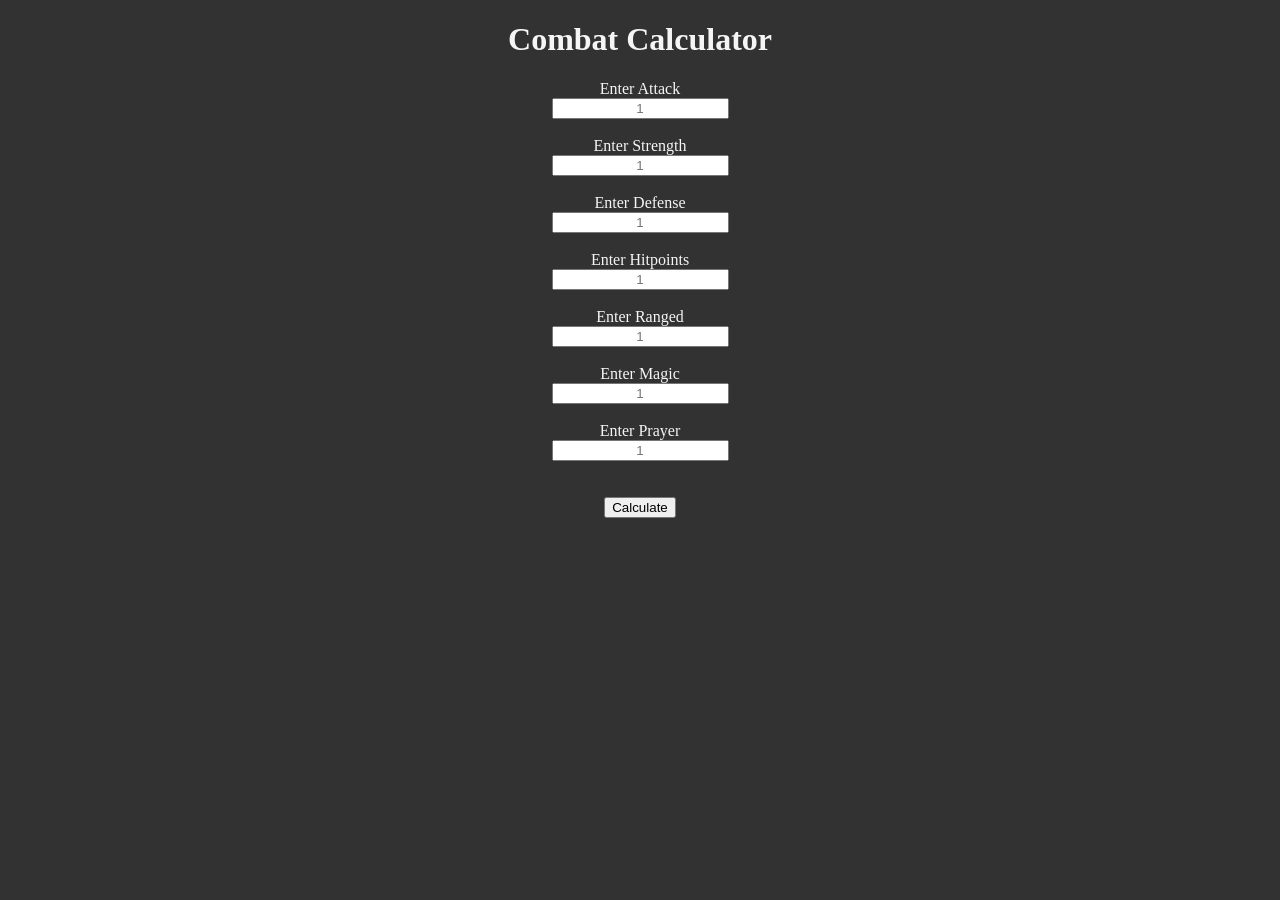
==== index.html @ 97103f4d "Added combat calculator Added in a combat calculator for Melvor Idle" ====
<!DOCTYPE html>
<html lang="en">
<head>
    <meta charset="UTF-8">
    <meta name="viewport" content="width=device-width, initial-scale=1.0">
    <title>Ryan's Page
    </title>
</head>
<style>
    body{background-color:rgb(50,50,50); text-align: center; color: whitesmoke;}
    input{text-align: center;}
</style>
<body>
    <h1>Combat Calculator</h1>

    Enter Attack
    <br><input id="attack" type="text" placeholder="1"><br>
    <br>Enter Strength
    <br><input id="strength" type="text" placeholder="1"><br>
    <br>Enter Defense
    <br><input id="defense" type="text" placeholder="1"><br>
    <br>Enter Hitpoints
    <br><input id="hitpoints" type="text" placeholder="1"><br>
    <br>Enter Ranged
    <br><input id="ranged" type="text" placeholder="1"><br>
    <br>Enter Magic
    <br><input id="magic" type="text" placeholder="1"><br>
    <br>Enter Prayer
    <br><input id="prayer" type="text" placeholder="1"><br>

    <br><br><button onclick="calculateCombat()">Calculate</button>

    <h1 id="message"></h1>

    <script>
        function calculateCombat(){
            let attack = parseInt(document.getElementById("attack").value);
            let strength = parseInt(document.getElementById("strength").value);
            let defense = parseInt(document.getElementById("defense").value);
            let hitpoints = parseInt(document.getElementById("hitpoints").value);
            let ranged = parseInt(document.getElementById("ranged").value);
            let magic = parseInt(document.getElementById("magic").value);
            let prayer = parseInt(document.getElementById("prayer").value);

            baseCombat = (0.25 * (defense + hitpoints + Math.floor(prayer * 0.5)));
            meleeCombat = attack + strength;
            rangedCombat = ranged * 1.5;
            magicCombat = magic * 1.5;
            highestCombat = meleeCombat

            if (meleeCombat > rangedCombat && meleeCombat > magicCombat)
            {
                highestCombat = meleeCombat;
            }
            if (rangedCombat > meleeCombat && rangedCombat > magicCombat)
            {
                highestCombat = rangedCombat;
            }
            if (magicCombat > meleeCombat && magicCombat > rangedCombat)
            {
                highestCombat = magicCombat
            }
            totalCombat = Math.floor((highestCombat * 0.325)+baseCombat)

            document.getElementById("message").innerHTML = "Combat level: " + totalCombat
        }
    </script>
</body>
</html>
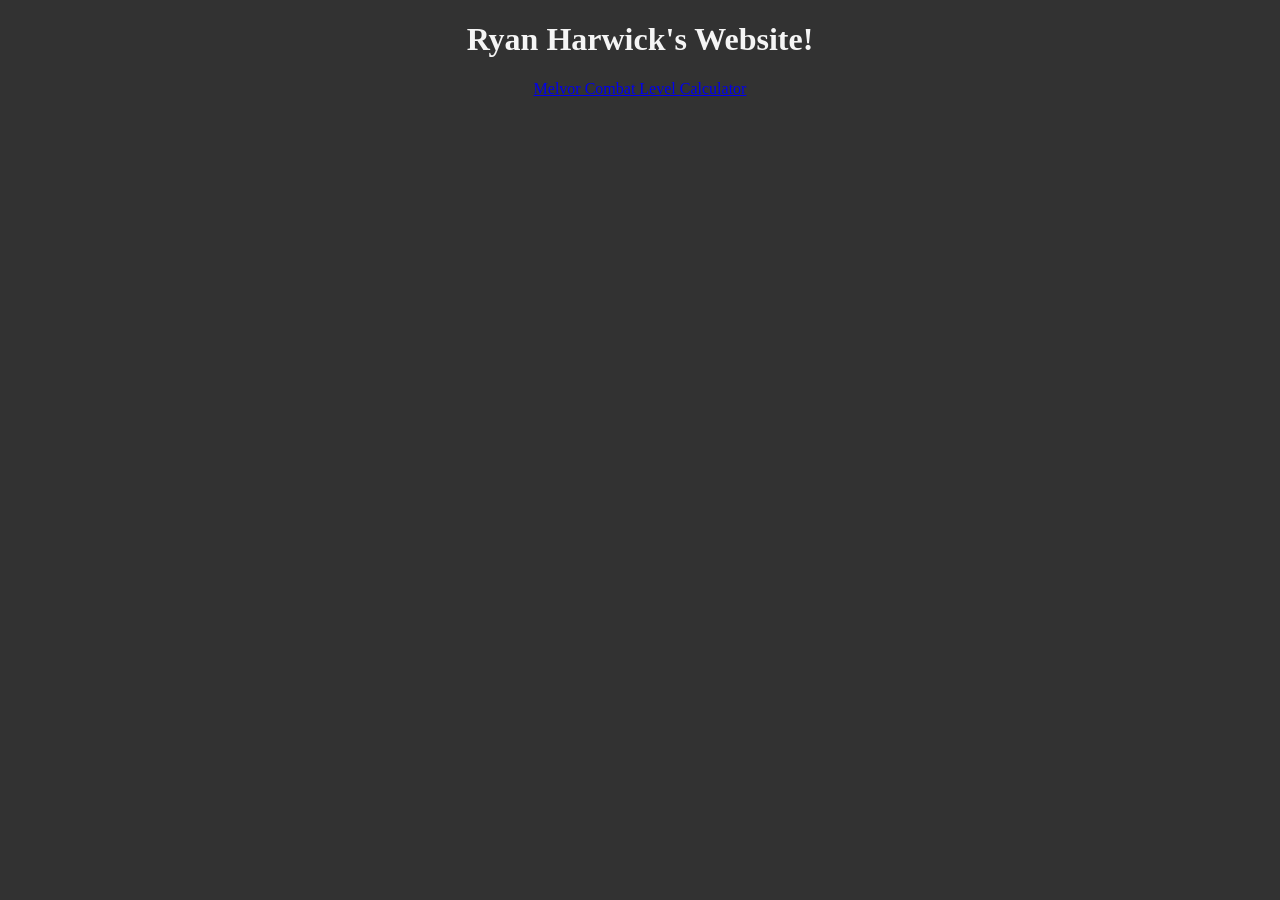
==== commit 979a83eb: "added homepage added homepage" ====
--- a/index.html
+++ b/index.html
@@ -11,59 +11,8 @@
     input{text-align: center;}
 </style>
 <body>
-    <h1>Combat Calculator</h1>
+    <h1>Ryan Harwick's Website!</h1>
 
-    Enter Attack
-    <br><input id="attack" type="text" placeholder="1"><br>
-    <br>Enter Strength
-    <br><input id="strength" type="text" placeholder="1"><br>
-    <br>Enter Defense
-    <br><input id="defense" type="text" placeholder="1"><br>
-    <br>Enter Hitpoints
-    <br><input id="hitpoints" type="text" placeholder="1"><br>
-    <br>Enter Ranged
-    <br><input id="ranged" type="text" placeholder="1"><br>
-    <br>Enter Magic
-    <br><input id="magic" type="text" placeholder="1"><br>
-    <br>Enter Prayer
-    <br><input id="prayer" type="text" placeholder="1"><br>
-
-    <br><br><button onclick="calculateCombat()">Calculate</button>
-
-    <h1 id="message"></h1>
-
-    <script>
-        function calculateCombat(){
-            let attack = parseInt(document.getElementById("attack").value);
-            let strength = parseInt(document.getElementById("strength").value);
-            let defense = parseInt(document.getElementById("defense").value);
-            let hitpoints = parseInt(document.getElementById("hitpoints").value);
-            let ranged = parseInt(document.getElementById("ranged").value);
-            let magic = parseInt(document.getElementById("magic").value);
-            let prayer = parseInt(document.getElementById("prayer").value);
-
-            baseCombat = (0.25 * (defense + hitpoints + Math.floor(prayer * 0.5)));
-            meleeCombat = attack + strength;
-            rangedCombat = ranged * 1.5;
-            magicCombat = magic * 1.5;
-            highestCombat = meleeCombat
-
-            if (meleeCombat > rangedCombat && meleeCombat > magicCombat)
-            {
-                highestCombat = meleeCombat;
-            }
-            if (rangedCombat > meleeCombat && rangedCombat > magicCombat)
-            {
-                highestCombat = rangedCombat;
-            }
-            if (magicCombat > meleeCombat && magicCombat > rangedCombat)
-            {
-                highestCombat = magicCombat
-            }
-            totalCombat = Math.floor((highestCombat * 0.325)+baseCombat)
-
-            document.getElementById("message").innerHTML = "Combat level: " + totalCombat
-        }
-    </script>
+    <a href="melvorCalc.html">Melvor Combat Level Calculator</a>
 </body>
 </html>
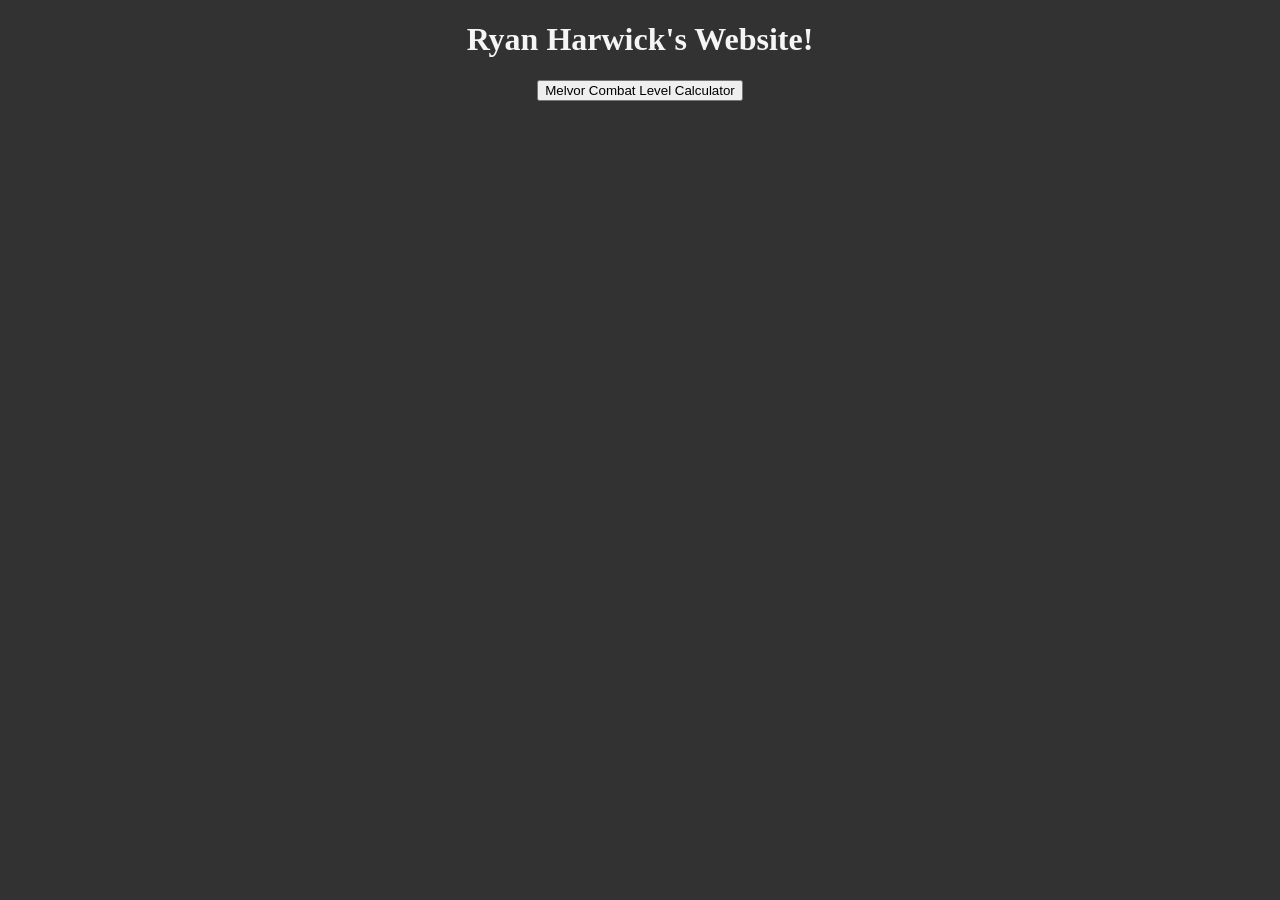
==== commit 3a5be563: "added link to homepage changed links to buttons and added a home button to the melvor page" ====
--- a/index.html
+++ b/index.html
@@ -13,6 +13,6 @@
 <body>
     <h1>Ryan Harwick's Website!</h1>
 
-    <a href="melvorCalc.html">Melvor Combat Level Calculator</a>
+    <button onclick="document.location='melvorCalc.html'">Melvor Combat Level Calculator</button>
 </body>
 </html>
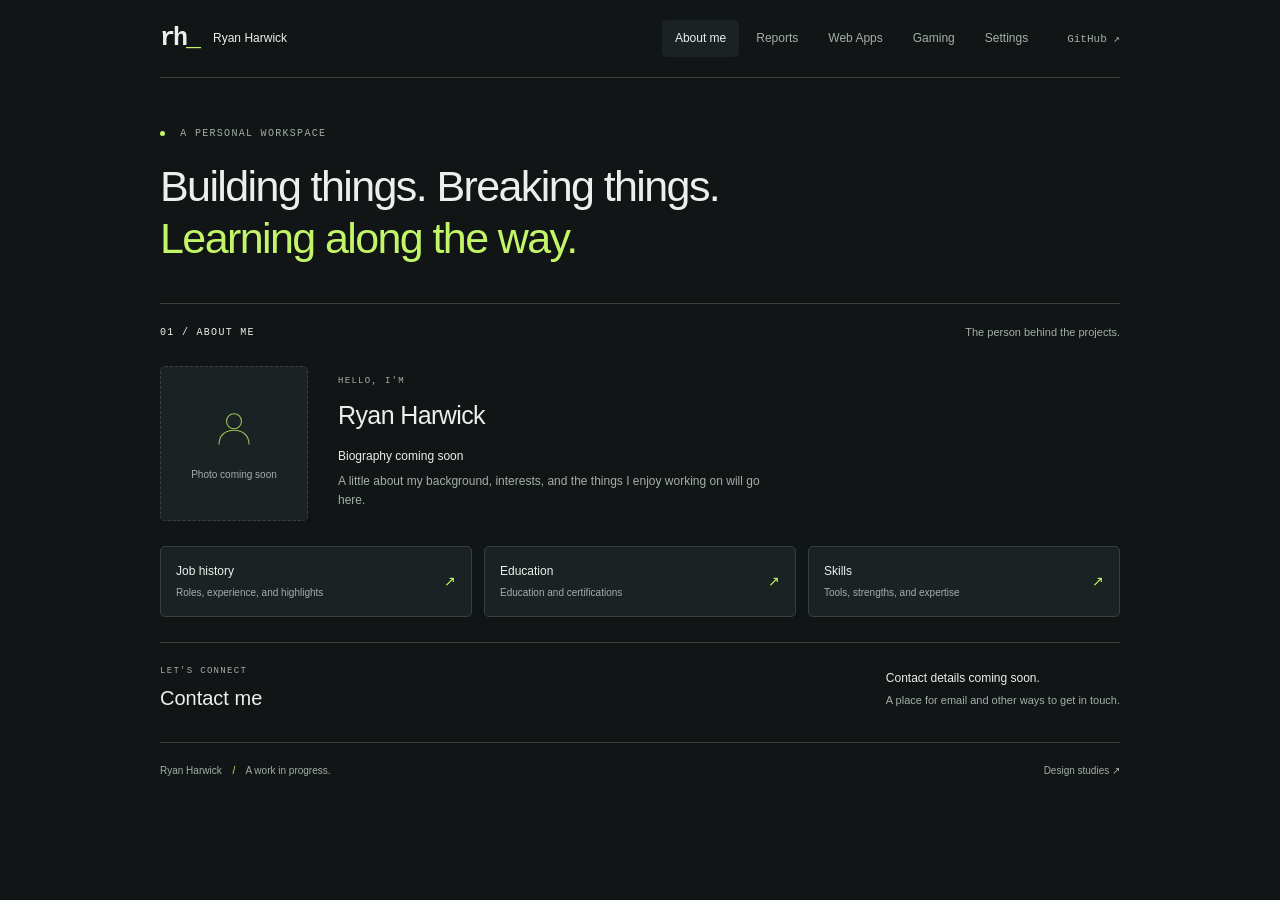
==== commit e76530f7: "Add About me, Reports, Web Apps and Gaming sections" ====
--- a/index.html
+++ b/index.html
@@ -1,18 +1,79 @@
-<!DOCTYPE html>
-<html lang="en">
+<!doctype html>
+<html lang="en" data-theme="graphite">
 <head>
-    <meta charset="UTF-8">
-    <meta name="viewport" content="width=device-width, initial-scale=1.0">
-    <title>Ryan's Page
-    </title>
+  <meta charset="utf-8">
+  <meta name="viewport" content="width=device-width, initial-scale=1">
+  <meta name="description" content="About Ryan Harwick, statistical reports, web apps, and gaming.">
+  <title>Ryan Harwick — About me</title>
+  <script src="assets/site.js"></script>
+  <link rel="stylesheet" href="assets/site.css">
 </head>
-<style>
-    body{background-color:rgb(50,50,50); text-align: center; color: whitesmoke;}
-    input{text-align: center;}
-</style>
 <body>
-    <h1>Ryan Harwick's Website!</h1>
-
-    <button onclick="document.location='melvorCalc.html'">Melvor Combat Level Calculator</button>
+  <a class="skip" href="#main">Skip to content</a>
+  <div class="shell">
+    <header class="header">
+      <a class="brand" href="index.html" aria-label="Ryan Harwick, home"><span class="monogram" aria-hidden="true">rh<span>_</span></span><span>Ryan Harwick</span></a>
+      <div class="navigation">
+        <div class="tabs" role="tablist" aria-label="Site sections">
+          <button id="about-tab" type="button" role="tab" aria-selected="true" aria-controls="about-panel" tabindex="0">About me</button>
+          <button id="reports-tab" type="button" role="tab" aria-selected="false" aria-controls="reports-panel" tabindex="-1">Reports</button>
+          <button id="web-apps-tab" type="button" role="tab" aria-selected="false" aria-controls="web-apps-panel" tabindex="-1">Web Apps</button>
+          <button id="gaming-tab" type="button" role="tab" aria-selected="false" aria-controls="gaming-panel" tabindex="-1">Gaming</button>
+          <button id="settings-tab" type="button" role="tab" aria-selected="false" aria-controls="settings-panel" tabindex="-1">Settings</button>
+        </div>
+        <a class="github" href="https://github.com/RDHarHar" target="_blank" rel="noopener">GitHub ↗</a>
+      </div>
+    </header>
+    <main id="main">
+      <section id="about-panel" role="tabpanel" aria-labelledby="about-tab" tabindex="0">
+        <div class="hero">
+          <p class="eyebrow"><span class="status-dot" aria-hidden="true"></span> A personal workspace</p>
+          <h1 class="tagline">Building things. Breaking things.<br> <span>Learning along the way.</span></h1>
+        </div>
+        <section aria-labelledby="about-heading">
+          <div class="section-heading"><h2 id="about-heading" class="eyebrow">01 / About me</h2><span class="subtle">The person behind the projects.</span></div>
+          <div class="profile">
+            <div class="portrait-placeholder"><svg viewBox="0 0 64 64" width="48" height="48" fill="none" stroke="currentColor" stroke-width="1.5" aria-hidden="true"><circle cx="32" cy="23" r="10"/><path d="M12 54c0-12 8-19 20-19s20 7 20 19"/></svg><span>Photo coming soon</span></div>
+            <div class="bio-placeholder"><p class="eyebrow">Hello, I'm</p><h2>Ryan Harwick</h2><p class="placeholder-label">Biography coming soon</p><p>A little about my background, interests, and the things I enjoy working on will go here.</p></div>
+          </div>
+          <nav class="resume-links" aria-label="About me pages">
+            <a href="about/job-history.html"><span><strong>Job history</strong><small>Roles, experience, and highlights</small></span><span aria-hidden="true">↗</span></a>
+            <a href="about/education.html"><span><strong>Education</strong><small>Education and certifications</small></span><span aria-hidden="true">↗</span></a>
+            <a href="about/skills.html"><span><strong>Skills</strong><small>Tools, strengths, and expertise</small></span><span aria-hidden="true">↗</span></a>
+          </nav>
+        </section>
+        <section class="contact-section" aria-labelledby="contact-heading"><div><p class="eyebrow">Let's connect</p><h2 id="contact-heading">Contact me</h2></div><div><p>Contact details coming soon.</p><p class="subtle">A place for email and other ways to get in touch.</p></div></section>
+      </section>
+      <section id="reports-panel" role="tabpanel" aria-labelledby="reports-tab" tabindex="0" hidden>
+        <div class="section-intro"><p class="eyebrow">02 / Reports</p><h1>Looking closer<br>at the <span>numbers.</span></h1><p class="intro">A home for statistical reports and analysis.</p></div>
+        <div class="empty-state"><span class="empty-symbol" aria-hidden="true">▥</span><h2>No reports yet.</h2><p>Reports will appear here as they're ready to share.</p><span class="empty-label">The collection starts here</span></div>
+      </section>
+      <section id="web-apps-panel" role="tabpanel" aria-labelledby="web-apps-tab" tabindex="0" hidden>
+        <div class="section-intro"><p class="eyebrow">03 / Web Apps</p><h1>Ideas you can<br><span>interact with.</span></h1><p class="intro">A space for useful tools and browser-based experiments.</p></div>
+        <div class="empty-state"><span class="empty-symbol" aria-hidden="true">&lt;/&gt;</span><h2>No web apps yet.</h2><p>New tools and apps will live here.</p><span class="empty-label">Room for the next idea</span></div>
+      </section>
+      <section id="gaming-panel" role="tabpanel" aria-labelledby="gaming-tab" tabindex="0" hidden>
+        <div class="section-intro"><p class="eyebrow">04 / Gaming</p><h1>A little room<br>to <span>play.</span></h1><p class="intro">Small games, side projects, and time on stream.</p></div>
+        <div class="stream-card"><span class="stream-icon" aria-hidden="true">▶</span><div><p class="eyebrow">On Twitch</p><h2>Arctic Wes</h2><p>Find me on stream.</p></div><a class="stream-link" href="https://www.twitch.tv/arcticwes" target="_blank" rel="noopener">Watch Arctic Wes ↗</a></div>
+        <div class="empty-state compact-empty"><h2>No games posted yet.</h2><p>Little games and gaming projects will appear here.</p></div>
+      </section>
+      <section id="settings-panel" role="tabpanel" aria-labelledby="settings-tab" tabindex="0" hidden>
+        <div class="settings-heading"><p class="eyebrow">Make yourself at home</p><h1>A change of <span>scenery.</span></h1><p class="intro">Same workspace. Your colors.</p></div>
+        <form id="theme-form">
+          <fieldset aria-describedby="theme-help"><legend>Color theme</legend><p class="field-hint" id="theme-help">Choose a palette. Your preference is saved in this browser.</p>
+            <div class="theme-grid">
+              <label class="theme-choice" data-palette="graphite"><input type="radio" name="theme" value="graphite" checked><span class="theme-preview" aria-hidden="true"><span class="preview-nav"></span><span class="preview-line"></span><span class="preview-accent"></span><span class="preview-row"></span></span><span class="theme-caption"><span><strong>Graphite</strong><small>Charcoal & fresh lime</small></span><span class="theme-check" aria-hidden="true">✓</span></span></label>
+              <label class="theme-choice" data-palette="ocean"><input type="radio" name="theme" value="ocean"><span class="theme-preview" aria-hidden="true"><span class="preview-nav"></span><span class="preview-line"></span><span class="preview-accent"></span><span class="preview-row"></span></span><span class="theme-caption"><span><strong>Ocean</strong><small>Deep navy & clear blue</small></span><span class="theme-check" aria-hidden="true">✓</span></span></label>
+              <label class="theme-choice" data-palette="violet"><input type="radio" name="theme" value="violet"><span class="theme-preview" aria-hidden="true"><span class="preview-nav"></span><span class="preview-line"></span><span class="preview-accent"></span><span class="preview-row"></span></span><span class="theme-caption"><span><strong>Violet</strong><small>Soft ink & lavender</small></span><span class="theme-check" aria-hidden="true">✓</span></span></label>
+              <label class="theme-choice" data-palette="paper"><input type="radio" name="theme" value="paper"><span class="theme-preview" aria-hidden="true"><span class="preview-nav"></span><span class="preview-line"></span><span class="preview-accent"></span><span class="preview-row"></span></span><span class="theme-caption"><span><strong>Paper</strong><small>Warm white & forest green</small></span><span class="theme-check" aria-hidden="true">✓</span></span></label>
+            </div>
+          </fieldset>
+          <div class="settings-bottom"><p id="theme-status" role="status" aria-live="polite">Graphite selected.</p><button class="reset" type="button" id="reset-theme">Reset to Graphite</button></div>
+        </form>
+      </section>
+      <noscript><p class="no-script">Enable JavaScript to switch sections and color themes. The About me links still work below.</p></noscript>
+    </main>
+    <footer><span>Ryan Harwick <span class="footer-dot">/</span> A work in progress.</span><a href="concepts/index.html">Design studies ↗</a></footer>
+  </div>
 </body>
-</html>+</html>
--- a/assets/site.css
+++ b/assets/site.css
@@ -0,0 +1,206 @@
+:root, [data-theme="graphite"], [data-palette="graphite"] {
+  color-scheme: dark;
+  --bg: #111516; --surface: #1b2223; --text: #ecf0ec;
+  --muted: #a3afaa; --line: #36423d; --accent: #c3f568; --tint: #293622;
+}
+[data-theme="ocean"], [data-palette="ocean"] {
+  color-scheme: dark;
+  --bg: #101925; --surface: #182637; --text: #e8f0f9;
+  --muted: #a1b3c8; --line: #354a61; --accent: #83c9ff; --tint: #243d53;
+}
+[data-theme="violet"], [data-palette="violet"] {
+  color-scheme: dark;
+  --bg: #191620; --surface: #25212e; --text: #f0ebf7;
+  --muted: #b5aabd; --line: #4a4057; --accent: #cbb0ff; --tint: #3b2e50;
+}
+[data-theme="paper"], [data-palette="paper"] {
+  color-scheme: light;
+  --bg: #f5f3ed; --surface: #fffef9; --text: #26362f;
+  --muted: #5a6b61; --line: #c4cdc1; --accent: #31654a; --tint: #e2eadd;
+}
+* { box-sizing: border-box; }
+[hidden] { display: none !important; }
+body { margin: 0; background: var(--bg); color: var(--text); font: 14px/1.6 Arial, sans-serif; }
+a { color: inherit; text-decoration: none; }
+a:hover { color: var(--accent); }
+button, input { font: inherit; }
+button { cursor: pointer; }
+a:focus-visible, button:focus-visible, [role="tabpanel"]:focus-visible { outline: 2px solid var(--accent); outline-offset: 5px; }
+::selection { background: var(--accent); color: var(--bg); }
+.skip { position: fixed; top: -100px; left: 16px; z-index: 10; padding: 10px 15px; background: var(--accent); color: var(--bg); }
+.skip:focus { top: 12px; }
+.shell { width: min(960px, calc(100% - 80px)); margin: auto; }
+.header { display: flex; align-items: center; justify-content: space-between; gap: 25px; min-height: 78px; border-bottom: 1px solid var(--line); }
+.brand { display: flex; align-items: center; gap: 14px; font-size: 12px; }
+.monogram { font: bold 25px 'Courier New', monospace; letter-spacing: -2px; }
+.monogram span { color: var(--accent); }
+.navigation, .tabs { display: flex; align-items: center; }
+.navigation { gap: 26px; }
+.tabs { gap: 4px; }
+.tabs button { color: var(--muted); border: 0; background: none; padding: 9px 13px; font-size: 12px; border-radius: 5px; }
+.tabs button[aria-selected="true"] { background: var(--surface); color: var(--text); }
+.tabs button:hover { color: var(--accent); }
+.github { font: 11px 'Courier New', monospace; color: var(--muted); }
+.hero { padding: 48px 0 38px; }
+.eyebrow { font: 10px/1.5 'Courier New', monospace; letter-spacing: 1.3px; text-transform: uppercase; }
+.hero .eyebrow { color: var(--muted); margin: 0 0 19px; }
+.status-dot { display: inline-block; height: 5px; width: 5px; background: var(--accent); border-radius: 50%; margin-right: 8px; vertical-align: middle; }
+h1 { font-size: clamp(38px, 4.2vw, 54px); line-height: 1.12; font-weight: 500; letter-spacing: -2px; margin: 0 0 18px; }
+h1 span { color: var(--accent); }
+.intro { color: var(--muted); font-size: 14px; line-height: 1.8; margin: 0; }
+.section-heading { display: flex; align-items: center; justify-content: space-between; gap: 15px; border-top: 1px solid var(--line); padding: 20px 0 14px; }
+.section-heading h2 { font-weight: normal; margin: 0; }
+.subtle { color: var(--muted); font-size: 11px; }
+.project-row { display: flex; align-items: center; gap: 22px; padding: 20px; background: var(--surface); border: 1px solid var(--line); border-radius: 6px; }
+.project-row:hover { border-color: var(--accent); color: var(--text); }
+.project-row:hover h3 { color: var(--accent); }
+.project-art { display: flex; align-items: flex-end; justify-content: center; gap: 5px; width: 86px; height: 72px; flex-shrink: 0; background: var(--bg); border: 1px solid var(--line); padding: 15px 13px; border-radius: 3px; }
+.project-art i { background: var(--tint); border: 1px solid var(--accent); width: 8px; height: 65%; }
+.project-art i:nth-child(2) { height: 85%; }
+.project-art i:nth-child(3) { height: 50%; }
+.project-art i:nth-child(4) { height: 100%; background: var(--accent); }
+.project-art i:nth-child(5) { height: 35%; }
+.category { color: var(--accent); font-size: 8px; }
+h3 { font-size: 18px; font-weight: 500; letter-spacing: -.4px; margin: 4px 0; line-height: 1.4; }
+.project-copy p { color: var(--muted); font-size: 12px; margin: 0; }
+.project-type { margin-left: auto; color: var(--muted); font: 9px 'Courier New', monospace; white-space: nowrap; }
+.project-arrow { color: var(--accent); font-size: 21px; margin-left: 6px; }
+.next-note { display: flex; align-items: center; gap: 12px; padding: 15px 0; color: var(--muted); }
+.next-note>span { font: 20px 'Courier New', monospace; }
+.next-note p { font-size: 11px; margin: 0; }
+.source { display: flex; justify-content: space-between; align-items: center; gap: 20px; padding: 27px 0 35px; font-size: 12px; color: var(--muted); }
+.source a { color: var(--accent); }
+footer { display: flex; justify-content: space-between; gap: 20px; border-top: 1px solid var(--line); padding: 20px 0; color: var(--muted); font-size: 10px; }
+.footer-dot { color: var(--accent); padding: 0 8px; }
+.settings-heading { padding: 40px 0 30px; }
+.settings-heading .eyebrow { color: var(--muted); margin: 0 0 16px; }
+.settings-heading h1 { font-size: 38px; letter-spacing: -1.4px; margin-bottom: 12px; }
+fieldset { border: 0; padding: 0; margin: 0; min-width: 0; }
+legend { font-size: 14px; font-weight: bold; padding: 0; }
+.field-hint { font-size: 12px; color: var(--muted); margin: 6px 0 20px; }
+.theme-grid { display: grid; grid-template-columns: repeat(4, minmax(0, 1fr)); gap: 14px; }
+.theme-choice { position: relative; cursor: pointer; border: 1px solid var(--line); border-radius: 6px; padding: 7px; background: var(--surface); color: var(--text); }
+.theme-choice:has(input:checked) { outline: 2px solid var(--accent); outline-offset: 2px; }
+.theme-choice:has(input:focus-visible) { outline: 3px dashed var(--accent); outline-offset: 4px; }
+.theme-choice input { position: absolute; opacity: 0; width: 1px; height: 1px; }
+.theme-preview { display: block; height: 110px; border-radius: 3px; background: var(--bg); padding: 15px; border: 1px solid var(--line); }
+.theme-preview>span { display: block; border-radius: 1px; }
+.preview-nav { width: 28%; height: 3px; background: var(--muted); margin-bottom: 14px; }
+.preview-line { width: 65%; height: 5px; background: var(--text); margin-bottom: 5px; }
+.preview-accent { width: 45%; height: 5px; background: var(--accent); margin-bottom: 13px; }
+.preview-row { width: 100%; height: 20px; border: 1px solid var(--line); background: var(--surface); }
+.theme-caption { display: flex; justify-content: space-between; gap: 8px; padding: 12px 5px 5px; }
+.theme-caption strong { display: block; font-size: 12px; font-weight: 500; }
+.theme-caption small { display: block; color: var(--muted); font-size: 10px; margin-top: 3px; }
+.theme-check { visibility: hidden; color: var(--accent); font-size: 14px; }
+input:checked~.theme-caption .theme-check { visibility: visible; }
+.settings-bottom { display: flex; align-items: center; justify-content: space-between; gap: 20px; padding: 18px 0 45px; font-size: 11px; }
+.settings-bottom p { color: var(--muted); }
+.reset { border: 1px solid var(--line); background: var(--surface); color: var(--text); padding: 9px 12px; border-radius: 4px; font-size: 11px; }
+.reset:hover { border-color: var(--accent); }
+.no-script { color: var(--muted); font-size: 12px; }
+.tagline { font-size: clamp(30px, 3.4vw, 43px); letter-spacing: -1.6px; line-height: 1.22; margin-bottom: 0; }
+.profile { display: grid; grid-template-columns: 148px 1fr; align-items: center; gap: 30px; padding: 10px 0 25px; }
+.portrait-placeholder { min-height: 155px; display: flex; flex-direction: column; justify-content: center; align-items: center; gap: 15px; color: var(--muted); border: 1px dashed var(--line); background: var(--surface); border-radius: 5px; font-size: 10px; }
+.portrait-placeholder svg { color: var(--accent); opacity: .75; }
+.bio-placeholder .eyebrow { color: var(--muted); font-size: 9px; margin: 0 0 6px; }
+.bio-placeholder h2 { font-size: 25px; font-weight: 500; letter-spacing: -.6px; margin: 0 0 12px; }
+.bio-placeholder p { color: var(--muted); font-size: 12px; max-width: 440px; margin: 6px 0 0; }
+.bio-placeholder .placeholder-label { color: var(--text); font-size: 12px; }
+.resume-links { display: grid; grid-template-columns: repeat(3, minmax(0, 1fr)); gap: 12px; margin-bottom: 25px; }
+.resume-links a { display: flex; justify-content: space-between; align-items: center; gap: 12px; border: 1px solid var(--line); border-radius: 5px; padding: 15px; background: var(--surface); }
+.resume-links a:hover { border-color: var(--accent); }
+.resume-links strong { display: block; font-size: 12px; font-weight: 500; }
+.resume-links small { display: block; font-size: 10px; color: var(--muted); margin-top: 4px; }
+.resume-links a>span:last-child { color: var(--accent); }
+.contact-section { display: flex; justify-content: space-between; align-items: center; gap: 25px; padding: 22px 0 28px; border-top: 1px solid var(--line); }
+.contact-section .eyebrow { color: var(--muted); font-size: 9px; margin: 0 0 4px; }
+.contact-section h2 { font-size: 20px; font-weight: 500; margin: 0; }
+.contact-section p { font-size: 12px; margin: 4px 0; }
+.contact-section .subtle { font-size: 11px; }
+.section-intro { padding: 40px 0 28px; }
+.section-intro .eyebrow { color: var(--muted); margin: 0 0 18px; }
+.section-intro h1 { font-size: 42px; }
+.empty-state { padding: 30px; background: var(--surface); border: 1px dashed var(--line); border-radius: 5px; margin-bottom: 40px; }
+.empty-symbol { font: 26px 'Courier New', monospace; display: block; color: var(--accent); margin-bottom: 16px; }
+.empty-state h2, .stream-card h2 { font-size: 20px; font-weight: 500; margin: 0 0 8px; }
+.empty-state p, .stream-card p { font-size: 12px; color: var(--muted); margin: 0; }
+.empty-label { display: inline-block; font: 9px 'Courier New', monospace; color: var(--muted); margin-top: 25px; }
+.stream-card { display: flex; align-items: center; gap: 20px; padding: 23px; border: 1px solid var(--line); border-radius: 5px; background: var(--surface); margin-bottom: 16px; }
+.stream-icon { color: var(--accent); background: var(--tint); padding: 14px 20px; border-radius: 5px; font-size: 21px; }
+.stream-card .eyebrow { color: var(--accent); font-size: 9px; margin-bottom: 4px; }
+.stream-card h2 { margin-bottom: 3px; }
+.stream-link, .stream-pending { margin-left: auto; font-size: 12px; }
+.stream-link { color: var(--accent); border: 1px solid var(--line); border-radius: 4px; padding: 9px 13px; }
+.stream-link:hover { border-color: var(--accent); }
+.stream-pending { color: var(--muted); }
+.compact-empty { padding: 23px; }
+.compact-empty h2 { font-size: 16px; }
+.page-nav, .resume-subnav { display: flex; flex-wrap: wrap; gap: 22px; font-size: 12px; }
+.page-nav { color: var(--muted); }
+.resume-page { padding: 27px 0; }
+.back-link { font-size: 11px; color: var(--muted); }
+.resume-page .section-intro { padding: 25px 0; }
+.resume-subnav { gap: 6px; padding-bottom: 22px; }
+.resume-subnav a { padding: 7px 12px; color: var(--muted); border: 1px solid transparent; border-radius: 4px; }
+.resume-subnav [aria-current="page"] { color: var(--accent); border-color: var(--line); background: var(--surface); }
+.resume-content { display: grid; gap: 14px; }
+.resume-placeholder { padding: 22px; border: 1px dashed var(--line); background: var(--surface); border-radius: 5px; }
+.resume-placeholder .eyebrow { font-size: 9px; color: var(--muted); margin: 0 0 8px; }
+.resume-placeholder h2 { font-size: 18px; font-weight: 500; margin: 0 0 8px; }
+.resume-placeholder p, .placeholder-footnote { color: var(--muted); font-size: 12px; margin: 0; }
+.placeholder-footnote { margin-top: 18px; font-size: 11px; }
+@media (max-width: 900px) {
+  .header { flex-wrap: wrap; padding: 17px 0 12px; gap: 12px; }
+  .navigation { width: 100%; justify-content: space-between; gap: 12px; flex-wrap: wrap; }
+  .tabs { flex-wrap: wrap; gap: 2px; }
+  .tabs button { padding: 8px 10px; }
+}
+@media (max-width: 600px) {
+  .navigation { position: relative; }
+  .navigation .github { position: absolute; right: 0; bottom: 8px; }
+  .navigation .tabs { width: 100%; padding-right: 0; }
+  .navigation .tabs button { padding: 8px 9px; }
+  .navigation .tabs button:last-child { margin-right: 75px; }
+  .profile { grid-template-columns: 105px 1fr; gap: 20px; align-items: start; }
+  .portrait-placeholder { min-height: 135px; font-size: 9px; }
+  .bio-placeholder h2 { font-size: 22px; }
+  .resume-links { grid-template-columns: 1fr; gap: 8px; }
+  .resume-links a { padding: 12px 15px; }
+  .contact-section { flex-direction: column; align-items: flex-start; gap: 12px; }
+  .stream-card { flex-wrap: wrap; padding: 20px; gap: 15px; }
+  .stream-link, .stream-pending { margin-left: 0; }
+  .empty-state { padding: 23px; }
+  .section-intro h1 { font-size: 36px; }
+}
+@media (max-width: 760px) {
+  .shell { width: calc(100% - 40px); }
+  .theme-grid { grid-template-columns: repeat(2, minmax(0, 1fr)); gap: 12px; }
+  .project-type { display: none; }
+  .project-arrow { margin-left: auto; }
+}
+@media (max-width: 480px) {
+  .header { gap: 12px; flex-wrap: wrap; padding: 15px 0 10px; }
+  .brand { gap: 10px; }
+  .navigation { width: 100%; justify-content: space-between; gap: 12px; }
+  .tabs button { padding: 8px 12px; }
+  .hero { padding: 32px 0 27px; }
+  h1 { font-size: 39px; letter-spacing: -1.5px; }
+  .intro { font-size: 13px; }
+  .desktop-break { display: none; }
+  .section-heading { flex-wrap: wrap; gap: 7px; }
+  .project-row { padding: 15px; gap: 12px; }
+  .project-art { width: 45px; height: 54px; gap: 3px; padding: 11px 6px; }
+  .project-art i { width: 4px; }
+  h3 { font-size: 15px; }
+  .project-copy p { font-size: 11px; }
+  .project-arrow { font-size: 18px; }
+  .source { align-items: flex-start; flex-direction: column; gap: 7px; padding: 18px 0 26px; }
+  footer { flex-wrap: wrap; gap: 10px; }
+  .settings-heading { padding: 30px 0 25px; }
+  .settings-heading h1 { font-size: 33px; }
+  .theme-preview { padding: 12px; height: 104px; }
+  .theme-caption { padding: 10px 2px 4px; }
+  .theme-caption small { font-size: 9px; }
+  .settings-bottom { align-items: flex-start; flex-direction: column; gap: 5px; padding-bottom: 30px; }
+}
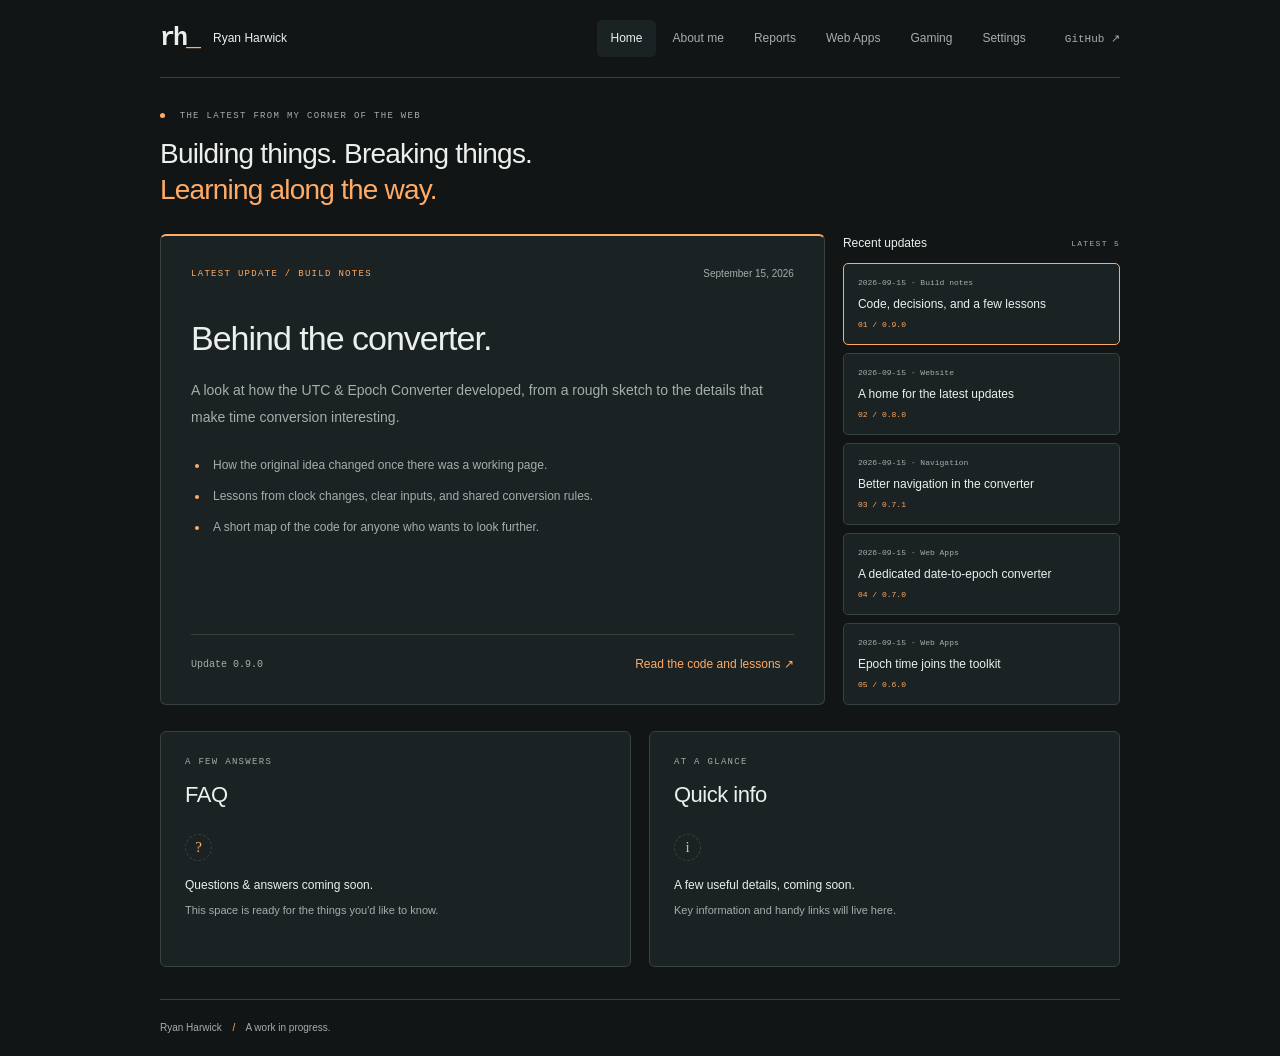
==== commit a9a7f0b6: "Publish Home, UTC and epoch converter, build notes and orange theme" ====
--- a/index.html
+++ b/index.html
@@ -4,9 +4,10 @@
   <meta charset="utf-8">
   <meta name="viewport" content="width=device-width, initial-scale=1">
   <meta name="description" content="About Ryan Harwick, statistical reports, web apps, and gaming.">
-  <title>Ryan Harwick — About me</title>
-  <script src="assets/site.js"></script>
-  <link rel="stylesheet" href="assets/site.css">
+  <title>Ryan Harwick — Home</title>
+  <script src="assets/site.js?v=0.9.4"></script>
+  <script src="assets/home.js?v=0.9.4" defer></script>
+  <link rel="stylesheet" href="assets/site.css?v=0.9.4">
 </head>
 <body>
   <a class="skip" href="#main">Skip to content</a>
@@ -15,7 +16,8 @@
       <a class="brand" href="index.html" aria-label="Ryan Harwick, home"><span class="monogram" aria-hidden="true">rh<span>_</span></span><span>Ryan Harwick</span></a>
       <div class="navigation">
         <div class="tabs" role="tablist" aria-label="Site sections">
-          <button id="about-tab" type="button" role="tab" aria-selected="true" aria-controls="about-panel" tabindex="0">About me</button>
+          <button id="home-tab" type="button" role="tab" aria-selected="true" aria-controls="home-panel" tabindex="0">Home</button>
+          <button id="about-tab" type="button" role="tab" aria-selected="false" aria-controls="about-panel" tabindex="-1">About me</button>
           <button id="reports-tab" type="button" role="tab" aria-selected="false" aria-controls="reports-panel" tabindex="-1">Reports</button>
           <button id="web-apps-tab" type="button" role="tab" aria-selected="false" aria-controls="web-apps-panel" tabindex="-1">Web Apps</button>
           <button id="gaming-tab" type="button" role="tab" aria-selected="false" aria-controls="gaming-panel" tabindex="-1">Gaming</button>
@@ -25,7 +27,22 @@
       </div>
     </header>
     <main id="main">
-      <section id="about-panel" role="tabpanel" aria-labelledby="about-tab" tabindex="0">
+      <section id="home-panel" role="tabpanel" aria-labelledby="home-tab" tabindex="0">
+        <div class="home-heading"><p class="eyebrow"><span class="status-dot" aria-hidden="true"></span> The latest from my corner of the web</p><h1>Building things. Breaking things.<br><span>Learning along the way.</span></h1></div>
+        <div class="home-updates">
+          <article class="featured-update" aria-labelledby="update-title">
+            <div class="update-meta"><span class="eyebrow" id="update-category">Latest update / Build notes</span><time id="update-date" datetime="2026-09-15">September 15, 2026</time></div>
+            <div id="update-content" aria-live="polite" aria-atomic="true"><h2 id="update-title">Behind the converter.</h2><p id="update-summary">A look at how the UTC &amp; Epoch Converter developed, from a rough sketch to the details that make time conversion interesting.</p><ul id="update-details"><li>How the original idea changed once there was a working page.</li><li>Lessons from clock changes, clear inputs, and shared conversion rules.</li><li>A short map of the code for anyone who wants to look further.</li></ul></div>
+            <div class="update-bottom"><span id="update-version">Update 0.9.0</span><a id="update-link" href="web-apps/utc-converter-behind-the-scenes.html">Read the code and lessons ↗</a></div>
+          </article>
+          <aside class="recent-updates" aria-labelledby="recent-heading"><div class="recent-heading"><h2 id="recent-heading">Recent updates</h2><span class="eyebrow">Latest 5</span></div><ol id="recent-update-list"></ol></aside>
+        </div>
+        <div class="home-info-grid">
+          <section class="home-info" aria-labelledby="faq-heading"><p class="eyebrow">A few answers</p><h2 id="faq-heading">FAQ</h2><div class="home-placeholder"><span aria-hidden="true">?</span><p>Questions & answers coming soon.</p><p class="subtle">This space is ready for the things you'd like to know.</p></div></section>
+          <section class="home-info" aria-labelledby="quick-info-heading"><p class="eyebrow">At a glance</p><h2 id="quick-info-heading">Quick info</h2><div class="home-placeholder"><span aria-hidden="true">i</span><p>A few useful details, coming soon.</p><p class="subtle">Key information and handy links will live here.</p></div></section>
+        </div>
+      </section>
+      <section id="about-panel" role="tabpanel" aria-labelledby="about-tab" tabindex="0" hidden>
         <div class="hero">
           <p class="eyebrow"><span class="status-dot" aria-hidden="true"></span> A personal workspace</p>
           <h1 class="tagline">Building things. Breaking things.<br> <span>Learning along the way.</span></h1>
@@ -50,7 +67,8 @@
       </section>
       <section id="web-apps-panel" role="tabpanel" aria-labelledby="web-apps-tab" tabindex="0" hidden>
         <div class="section-intro"><p class="eyebrow">03 / Web Apps</p><h1>Ideas you can<br><span>interact with.</span></h1><p class="intro">A space for useful tools and browser-based experiments.</p></div>
-        <div class="empty-state"><span class="empty-symbol" aria-hidden="true">&lt;/&gt;</span><h2>No web apps yet.</h2><p>New tools and apps will live here.</p><span class="empty-label">Room for the next idea</span></div>
+        <a class="project-row" href="web-apps/utc-converter.html"><span class="stream-icon" aria-hidden="true">↔</span><div class="project-copy"><span class="eyebrow category">Time tools</span><h3>UTC &amp; Epoch Converter</h3><p>Convert Unix timestamps, UTC, and your local time.</p></div><span class="project-type">LOCAL ↔ UTC</span><span class="project-arrow" aria-hidden="true">↗</span></a>
+        <div class="next-note"><span aria-hidden="true">+</span><p>More tools and experiments to come.</p></div>
       </section>
       <section id="gaming-panel" role="tabpanel" aria-labelledby="gaming-tab" tabindex="0" hidden>
         <div class="section-intro"><p class="eyebrow">04 / Gaming</p><h1>A little room<br>to <span>play.</span></h1><p class="intro">Small games, side projects, and time on stream.</p></div>
@@ -62,7 +80,7 @@
         <form id="theme-form">
           <fieldset aria-describedby="theme-help"><legend>Color theme</legend><p class="field-hint" id="theme-help">Choose a palette. Your preference is saved in this browser.</p>
             <div class="theme-grid">
-              <label class="theme-choice" data-palette="graphite"><input type="radio" name="theme" value="graphite" checked><span class="theme-preview" aria-hidden="true"><span class="preview-nav"></span><span class="preview-line"></span><span class="preview-accent"></span><span class="preview-row"></span></span><span class="theme-caption"><span><strong>Graphite</strong><small>Charcoal & fresh lime</small></span><span class="theme-check" aria-hidden="true">✓</span></span></label>
+              <label class="theme-choice" data-palette="graphite"><input type="radio" name="theme" value="graphite" checked><span class="theme-preview" aria-hidden="true"><span class="preview-nav"></span><span class="preview-line"></span><span class="preview-accent"></span><span class="preview-row"></span></span><span class="theme-caption"><span><strong>Graphite</strong><small>Charcoal & warm orange</small></span><span class="theme-check" aria-hidden="true">✓</span></span></label>
               <label class="theme-choice" data-palette="ocean"><input type="radio" name="theme" value="ocean"><span class="theme-preview" aria-hidden="true"><span class="preview-nav"></span><span class="preview-line"></span><span class="preview-accent"></span><span class="preview-row"></span></span><span class="theme-caption"><span><strong>Ocean</strong><small>Deep navy & clear blue</small></span><span class="theme-check" aria-hidden="true">✓</span></span></label>
               <label class="theme-choice" data-palette="violet"><input type="radio" name="theme" value="violet"><span class="theme-preview" aria-hidden="true"><span class="preview-nav"></span><span class="preview-line"></span><span class="preview-accent"></span><span class="preview-row"></span></span><span class="theme-caption"><span><strong>Violet</strong><small>Soft ink & lavender</small></span><span class="theme-check" aria-hidden="true">✓</span></span></label>
               <label class="theme-choice" data-palette="paper"><input type="radio" name="theme" value="paper"><span class="theme-preview" aria-hidden="true"><span class="preview-nav"></span><span class="preview-line"></span><span class="preview-accent"></span><span class="preview-row"></span></span><span class="theme-caption"><span><strong>Paper</strong><small>Warm white & forest green</small></span><span class="theme-check" aria-hidden="true">✓</span></span></label>
@@ -71,9 +89,9 @@
           <div class="settings-bottom"><p id="theme-status" role="status" aria-live="polite">Graphite selected.</p><button class="reset" type="button" id="reset-theme">Reset to Graphite</button></div>
         </form>
       </section>
-      <noscript><p class="no-script">Enable JavaScript to switch sections and color themes. The About me links still work below.</p></noscript>
+      <noscript><p class="no-script">Enable JavaScript to browse updates, switch sections, and choose color themes.</p></noscript>
     </main>
-    <footer><span>Ryan Harwick <span class="footer-dot">/</span> A work in progress.</span><a href="concepts/index.html">Design studies ↗</a></footer>
+    <footer><span>Ryan Harwick <span class="footer-dot">/</span> A work in progress.</span></footer>
   </div>
 </body>
 </html>
--- a/assets/site.css
+++ b/assets/site.css
@@ -1,7 +1,7 @@
 :root, [data-theme="graphite"], [data-palette="graphite"] {
   color-scheme: dark;
   --bg: #111516; --surface: #1b2223; --text: #ecf0ec;
-  --muted: #a3afaa; --line: #36423d; --accent: #c3f568; --tint: #293622;
+  --muted: #a3afaa; --line: #36423d; --accent: #ffab66; --tint: #39291f;
 }
 [data-theme="ocean"], [data-palette="ocean"] {
   color-scheme: dark;
@@ -99,6 +99,50 @@
 .reset { border: 1px solid var(--line); background: var(--surface); color: var(--text); padding: 9px 12px; border-radius: 4px; font-size: 11px; }
 .reset:hover { border-color: var(--accent); }
 .no-script { color: var(--muted); font-size: 12px; }
+.home-heading { padding: 32px 0 26px; }
+.home-heading .eyebrow { color: var(--muted); margin: 0 0 12px; font-size: 9px; }
+.home-heading h1 { font-size: 28px; line-height: 1.3; letter-spacing: -.8px; margin: 0; }
+.home-updates { display: grid; grid-template-columns: minmax(0, 2.4fr) minmax(0, 1fr); gap: 18px; align-items: stretch; }
+.featured-update { background: var(--surface); border: 1px solid var(--line); border-top: 2px solid var(--accent); border-radius: 6px; padding: 30px; display: flex; flex-direction: column; }
+.update-meta { display: flex; flex-wrap: wrap; align-items: center; justify-content: space-between; gap: 10px; }
+.update-meta .eyebrow { font-size: 9px; color: var(--accent); }
+.update-meta time { font-size: 10px; color: var(--muted); }
+.featured-update h2 { font-size: 34px; line-height: 1.2; letter-spacing: -1px; font-weight: 500; margin: 36px 0 18px; max-width: 460px; }
+.featured-update p { color: var(--muted); font-size: 14px; line-height: 1.9; margin: 0; }
+.featured-update ul { padding-left: 18px; margin: 24px 0 32px; color: var(--muted); font-size: 12px; line-height: 1.9; }
+.featured-update li { padding-left: 4px; margin-bottom: 8px; }
+.featured-update li::marker { color: var(--accent); }
+.update-bottom { display: flex; flex-wrap: wrap; gap: 15px; justify-content: space-between; align-items: center; margin-top: auto; border-top: 1px solid var(--line); padding-top: 20px; }
+.update-bottom>span { font: 10px 'Courier New', monospace; color: var(--muted); }
+.update-bottom a { font-size: 12px; color: var(--accent); }
+.recent-heading { display: flex; justify-content: space-between; gap: 10px; align-items: center; margin-bottom: 10px; }
+.recent-heading h2 { font-size: 12px; font-weight: 500; margin: 0; }
+.recent-heading .eyebrow { font-size: 8px; color: var(--muted); }
+.recent-updates ol { list-style: none; padding: 0; margin: 0; display: grid; gap: 8px; }
+.recent-updates button { width: 100%; text-align: left; border: 1px solid var(--line); border-radius: 5px; background: var(--surface); color: var(--text); padding: 13px 14px; }
+.recent-updates button:hover, .recent-updates button[aria-pressed="true"] { border-color: var(--accent); }
+.recent-meta, .recent-version { display: block; font: 8px/1.5 'Courier New', monospace; color: var(--muted); }
+.recent-updates strong { display: block; font-size: 12px; line-height: 1.5; font-weight: 500; margin: 6px 0; }
+.recent-version { color: var(--accent); }
+.home-info-grid { display: grid; grid-template-columns: 1fr 1fr; gap: 18px; margin: 26px 0 32px; }
+.home-info { padding: 24px; background: var(--surface); border: 1px solid var(--line); border-radius: 6px; }
+.home-info>.eyebrow { color: var(--muted); font-size: 9px; margin: 0 0 7px; }
+.home-info h2 { font-size: 22px; font-weight: 500; letter-spacing: -.5px; margin: 0; }
+.home-placeholder { min-height: 130px; padding-top: 22px; }
+.home-placeholder>span { display: grid; place-items: center; width: 27px; height: 27px; border: 1px dashed var(--line); border-radius: 50%; color: var(--accent); font: 15px Georgia, serif; margin-bottom: 15px; }
+.home-placeholder p { font-size: 12px; margin: 7px 0; }
+.home-placeholder .subtle { font-size: 11px; }
+@media (max-width: 760px) {
+  .home-updates { grid-template-columns: minmax(0, 1fr); }
+  .featured-update { min-height: 360px; }
+  .home-heading h1 { font-size: 25px; }
+}
+@media (max-width: 480px) {
+  .home-info-grid { grid-template-columns: 1fr; }
+  .featured-update, .home-info { padding: 21px; }
+  .featured-update h2 { font-size: 29px; margin-top: 25px; }
+  .home-heading .eyebrow { font-size: 8px; letter-spacing: .7px; }
+}
 .tagline { font-size: clamp(30px, 3.4vw, 43px); letter-spacing: -1.6px; line-height: 1.22; margin-bottom: 0; }
 .profile { display: grid; grid-template-columns: 148px 1fr; align-items: center; gap: 30px; padding: 10px 0 25px; }
 .portrait-placeholder { min-height: 155px; display: flex; flex-direction: column; justify-content: center; align-items: center; gap: 15px; color: var(--muted); border: 1px dashed var(--line); background: var(--surface); border-radius: 5px; font-size: 10px; }
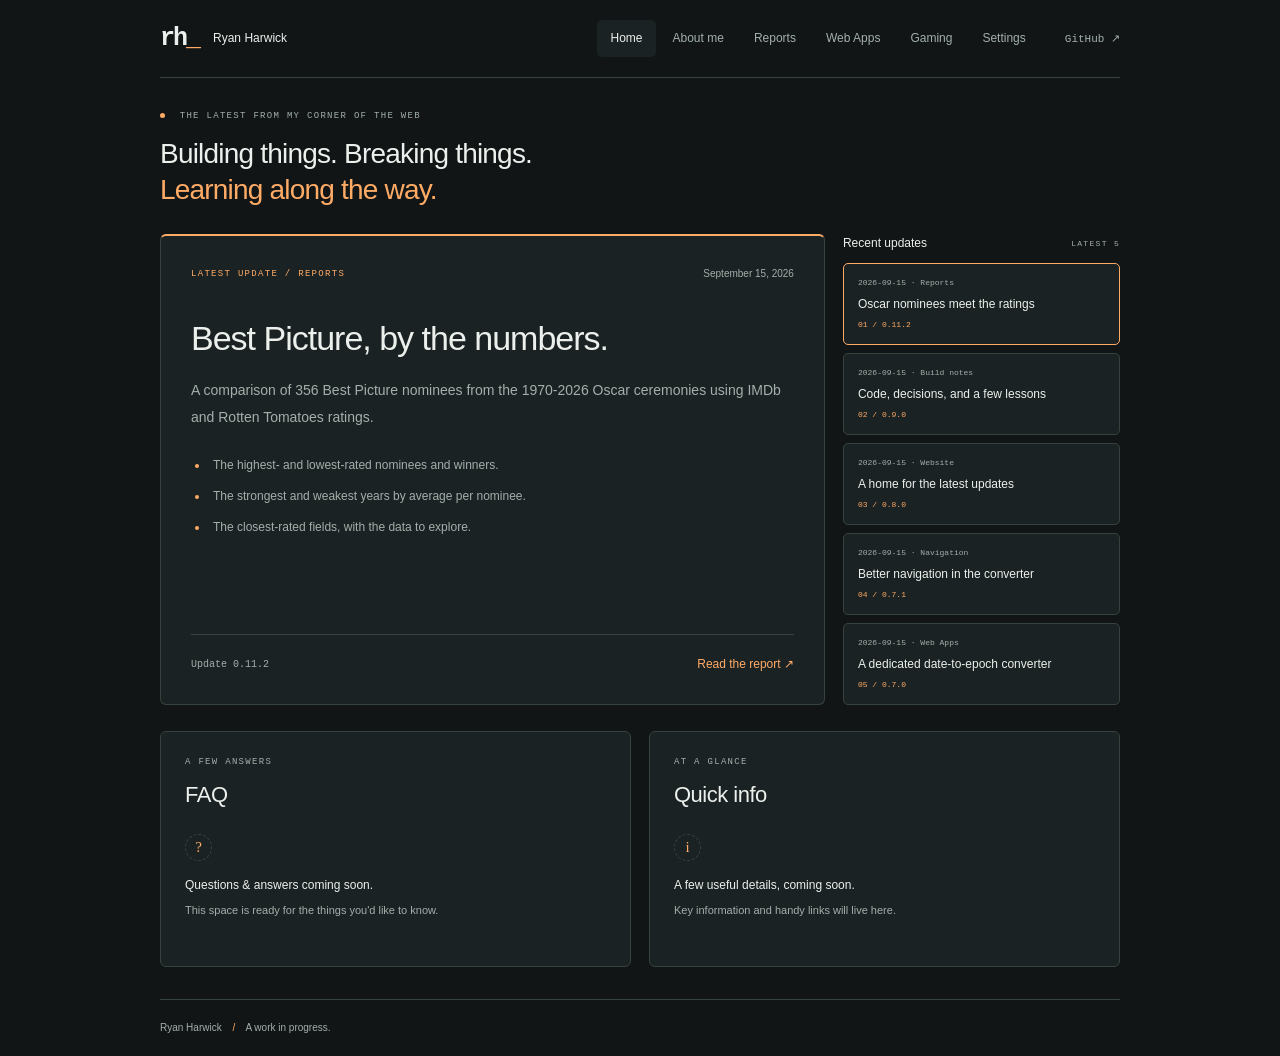
==== commit 60ad34ce: "Publish Best Picture ratings report for 1970-2026" ====
--- a/index.html
+++ b/index.html
@@ -6,7 +6,7 @@
   <meta name="description" content="About Ryan Harwick, statistical reports, web apps, and gaming.">
   <title>Ryan Harwick — Home</title>
   <script src="assets/site.js?v=0.9.4"></script>
-  <script src="assets/home.js?v=0.9.4" defer></script>
+  <script src="assets/home.js?v=0.11.2" defer></script>
   <link rel="stylesheet" href="assets/site.css?v=0.9.4">
 </head>
 <body>
@@ -31,9 +31,9 @@
         <div class="home-heading"><p class="eyebrow"><span class="status-dot" aria-hidden="true"></span> The latest from my corner of the web</p><h1>Building things. Breaking things.<br><span>Learning along the way.</span></h1></div>
         <div class="home-updates">
           <article class="featured-update" aria-labelledby="update-title">
-            <div class="update-meta"><span class="eyebrow" id="update-category">Latest update / Build notes</span><time id="update-date" datetime="2026-09-15">September 15, 2026</time></div>
-            <div id="update-content" aria-live="polite" aria-atomic="true"><h2 id="update-title">Behind the converter.</h2><p id="update-summary">A look at how the UTC &amp; Epoch Converter developed, from a rough sketch to the details that make time conversion interesting.</p><ul id="update-details"><li>How the original idea changed once there was a working page.</li><li>Lessons from clock changes, clear inputs, and shared conversion rules.</li><li>A short map of the code for anyone who wants to look further.</li></ul></div>
-            <div class="update-bottom"><span id="update-version">Update 0.9.0</span><a id="update-link" href="web-apps/utc-converter-behind-the-scenes.html">Read the code and lessons ↗</a></div>
+            <div class="update-meta"><span class="eyebrow" id="update-category">Latest update / Reports</span><time id="update-date" datetime="2026-09-15">September 15, 2026</time></div>
+            <div id="update-content" aria-live="polite" aria-atomic="true"><h2 id="update-title">Best Picture, by the numbers.</h2><p id="update-summary">A comparison of 356 Best Picture nominees from the 1970-2026 Oscar ceremonies using IMDb and Rotten Tomatoes ratings.</p><ul id="update-details"><li>The highest- and lowest-rated nominees and winners.</li><li>The strongest and weakest years by average per nominee.</li><li>The closest-rated fields, with the data to explore.</li></ul></div>
+            <div class="update-bottom"><span id="update-version">Update 0.11.2</span><a id="update-link" href="reports/oscar-best-picture.html">Read the report &#8599;</a></div>
           </article>
           <aside class="recent-updates" aria-labelledby="recent-heading"><div class="recent-heading"><h2 id="recent-heading">Recent updates</h2><span class="eyebrow">Latest 5</span></div><ol id="recent-update-list"></ol></aside>
         </div>
@@ -63,7 +63,7 @@
       </section>
       <section id="reports-panel" role="tabpanel" aria-labelledby="reports-tab" tabindex="0" hidden>
         <div class="section-intro"><p class="eyebrow">02 / Reports</p><h1>Looking closer<br>at the <span>numbers.</span></h1><p class="intro">A home for statistical reports and analysis.</p></div>
-        <div class="empty-state"><span class="empty-symbol" aria-hidden="true">▥</span><h2>No reports yet.</h2><p>Reports will appear here as they're ready to share.</p><span class="empty-label">The collection starts here</span></div>
+        <a class="project-row" href="reports/oscar-best-picture.html"><div class="project-copy"><span class="category">MOVIES / DATA</span><h3>Best Picture, by the numbers</h3><p>356 nominees. The strongest years, the closest fields, and a few surprises.</p></div><span class="project-type">Read report</span><span class="project-arrow" aria-hidden="true">&#8599;</span></a>
       </section>
       <section id="web-apps-panel" role="tabpanel" aria-labelledby="web-apps-tab" tabindex="0" hidden>
         <div class="section-intro"><p class="eyebrow">03 / Web Apps</p><h1>Ideas you can<br><span>interact with.</span></h1><p class="intro">A space for useful tools and browser-based experiments.</p></div>
@@ -71,9 +71,8 @@
         <div class="next-note"><span aria-hidden="true">+</span><p>More tools and experiments to come.</p></div>
       </section>
       <section id="gaming-panel" role="tabpanel" aria-labelledby="gaming-tab" tabindex="0" hidden>
-        <div class="section-intro"><p class="eyebrow">04 / Gaming</p><h1>A little room<br>to <span>play.</span></h1><p class="intro">Small games, side projects, and time on stream.</p></div>
-        <div class="stream-card"><span class="stream-icon" aria-hidden="true">▶</span><div><p class="eyebrow">On Twitch</p><h2>Arctic Wes</h2><p>Find me on stream.</p></div><a class="stream-link" href="https://www.twitch.tv/arcticwes" target="_blank" rel="noopener">Watch Arctic Wes ↗</a></div>
-        <div class="empty-state compact-empty"><h2>No games posted yet.</h2><p>Little games and gaming projects will appear here.</p></div>
+        <div class="section-intro"><p class="eyebrow">04 / Gaming</p><h1>A little room<br>to <span>play.</span></h1><p class="intro">Small games and side projects.</p></div>
+        <a class="project-row" href="gaming/snake.html"><div class="project-copy"><span class="category">BROWSER GAME</span><h3>Snake</h3><p>A classic snack chase. Beat your best on a leaderboard saved in this browser.</p></div><span class="project-type">Play Snake</span><span class="project-arrow" aria-hidden="true">&#8599;</span></a>
       </section>
       <section id="settings-panel" role="tabpanel" aria-labelledby="settings-tab" tabindex="0" hidden>
         <div class="settings-heading"><p class="eyebrow">Make yourself at home</p><h1>A change of <span>scenery.</span></h1><p class="intro">Same workspace. Your colors.</p></div>
